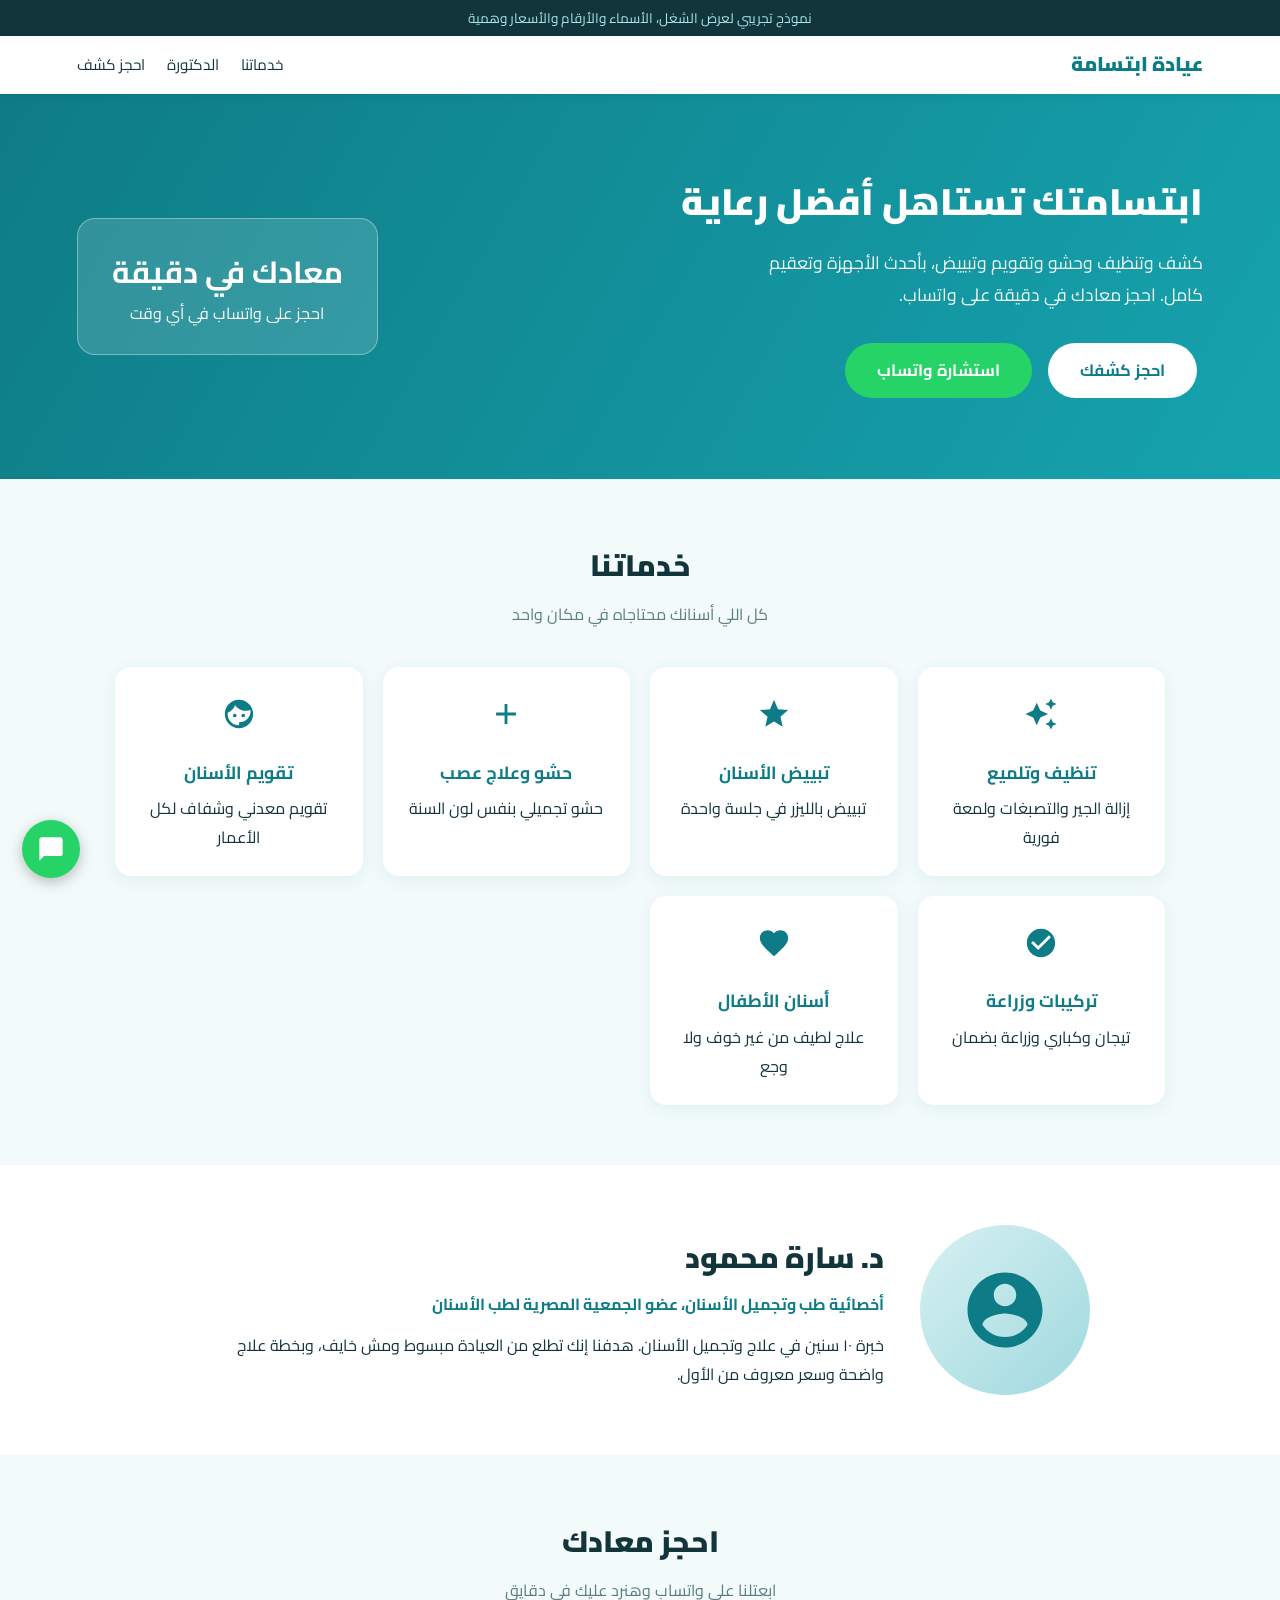
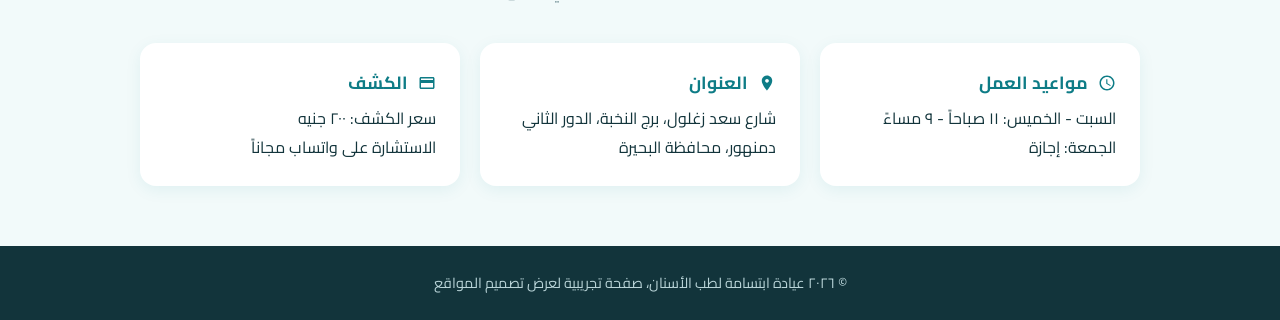
==== eyada.html @ a3829620 "Create initial layout for dental clinic website This HTML file represents a dental clinic's website " ====
<!DOCTYPE html>
<html lang="ar" dir="rtl">
<head>
<meta charset="UTF-8">
<meta name="viewport" content="width=device-width, initial-scale=1.0">
<title>عيادة ابتسامة | طب وتجميل الأسنان</title>
<link href="https://fonts.googleapis.com/css2?family=Cairo:wght@400;600;700;900&display=swap" rel="stylesheet">
<style>
  :root{
    --main:#0e7c86; --dark:#12343b; --bg:#f2fafa; --soft:#d7f0f2;
  }
  *{margin:0;padding:0;box-sizing:border-box;font-family:'Cairo',sans-serif}
  body{background:var(--bg);color:var(--dark);line-height:1.8}
  header{position:sticky;top:0;background:#fff;color:var(--dark);padding:12px 6%;
    display:flex;justify-content:space-between;align-items:center;z-index:10;
    box-shadow:0 2px 10px rgba(0,0,0,.06)}
  header .logo{font-weight:900;font-size:1.25rem;color:var(--main)}
  nav a{color:var(--dark);text-decoration:none;margin-right:18px;font-size:.95rem}
  nav a:hover{color:var(--main)}
  .hero{background:linear-gradient(120deg,#0e7c86,#16a3ae);color:#fff;
    padding:75px 6%;display:flex;flex-wrap:wrap;align-items:center;gap:40px}
  .hero .text{flex:1;min-width:280px}
  .hero h1{font-size:2.3rem;font-weight:900;margin-bottom:12px}
  .hero p{font-size:1.1rem;opacity:.95;margin-bottom:26px;max-width:480px}
  .btns a{display:inline-block;text-decoration:none;font-weight:700;border-radius:50px;
    padding:13px 32px;margin:6px;font-size:1.02rem}
  .btns .book{background:#fff;color:var(--main)}
  .btns .wa{background:#25d366;color:#fff}
  .badge{background:rgba(255,255,255,.15);border:1px solid rgba(255,255,255,.35);
    border-radius:18px;padding:26px 34px;text-align:center}
  .badge b{display:block;font-size:1.9rem}
  section{padding:60px 6%}
  h2{text-align:center;font-size:1.85rem;font-weight:900;margin-bottom:8px}
  .sub{text-align:center;color:#5b7d84;margin-bottom:38px}
  .cards{display:grid;grid-template-columns:repeat(auto-fit,minmax(220px,1fr));gap:20px;max-width:1050px;margin:0 auto}
  .card{background:#fff;border-radius:16px;padding:24px;text-align:center;
    box-shadow:0 4px 16px rgba(14,124,134,.08)}
  .card .icon{font-size:2rem;margin-bottom:8px}
  .card h3{color:var(--main);font-size:1.1rem;margin-bottom:6px}
  .doc{background:#fff}
  .doc .wrap{display:flex;flex-wrap:wrap;gap:36px;align-items:center;max-width:900px;margin:0 auto}
  .doc .avatar{width:170px;height:170px;border-radius:50%;flex-shrink:0;
    background:linear-gradient(135deg,var(--soft),#9fd9de);display:flex;
    align-items:center;justify-content:center;font-size:4rem}
  .doc .text{flex:1;min-width:260px}
  .doc h2{text-align:right;margin-bottom:6px}
  .doc .title{color:var(--main);font-weight:700;margin-bottom:12px}
  .info{display:grid;grid-template-columns:repeat(auto-fit,minmax(250px,1fr));gap:20px;max-width:1000px;margin:0 auto}
  .info .card{text-align:right}
  footer{background:var(--dark);color:#b9d4d8;text-align:center;padding:24px;font-size:.9rem}
  .wa-float{position:fixed;bottom:22px;left:22px;background:#25d366;color:#fff;
    width:58px;height:58px;border-radius:50%;display:flex;align-items:center;justify-content:center;
    font-size:1.6rem;text-decoration:none;box-shadow:0 4px 14px rgba(0,0,0,.25)}
  .demo-bar{position:fixed;top:0;left:0;right:0;z-index:99;background:#12343b;color:#a7e8ee;
    text-align:center;font-size:.85rem;padding:6px 10px}
  body{padding-top:34px}
</style>
</head>
<body>

<div class="demo-bar">نموذج تجريبي لعرض الشغل، الأسماء والأرقام والأسعار وهمية</div>

<header>
  <div class="logo">عيادة ابتسامة</div>
  <nav>
    <a href="#services">خدماتنا</a>
    <a href="#doc">الدكتورة</a>
    <a href="#contact">احجز كشف</a>
  </nav>
</header>

<div class="hero">
  <div class="text">
    <h1>ابتسامتك تستاهل أفضل رعاية</h1>
    <p>كشف وتنظيف وحشو وتقويم وتبييض، بأحدث الأجهزة وتعقيم كامل. احجز معادك في دقيقة على واتساب.</p>
    <div class="btns">
      <a class="book" href="https://wa.me/201000000000">احجز كشفك</a>
      <a class="wa" href="https://wa.me/201000000000">استشارة واتساب</a>
    </div>
  </div>
  <div class="badge">
    <b>معادك في دقيقة</b>
    احجز على واتساب في أي وقت
  </div>
</div>

<section id="services">
  <h2>خدماتنا</h2>
  <p class="sub">كل اللي أسنانك محتاجاه في مكان واحد</p>
  <div class="cards">
    <div class="card"><div class="icon"><svg viewBox="0 0 24 24" width="34" height="34" fill="#0e7c86"><path d="M19 9l1.25-2.75L23 5l-2.75-1.25L19 1l-1.25 2.75L15 5l2.75 1.25L19 9zm-7.5.5L9 4 6.5 9.5 1 12l5.5 2.5L9 20l2.5-5.5L17 12l-5.5-2.5zM19 15l-1.25 2.75L15 19l2.75 1.25L19 23l1.25-2.75L23 19l-2.75-1.25L19 15z"/></svg></div><h3>تنظيف وتلميع</h3><p>إزالة الجير والتصبغات ولمعة فورية</p></div>
    <div class="card"><div class="icon"><svg viewBox="0 0 24 24" width="34" height="34" fill="#0e7c86"><path d="M12 17.27L18.18 21l-1.64-7.03L22 9.24l-7.19-.61L12 2 9.19 8.63 2 9.24l5.46 4.73L5.82 21z"/></svg></div><h3>تبييض الأسنان</h3><p>تبييض بالليزر في جلسة واحدة</p></div>
    <div class="card"><div class="icon"><svg viewBox="0 0 24 24" width="34" height="34" fill="#0e7c86"><path d="M19 13h-6v6h-2v-6H5v-2h6V5h2v6h6v2z"/></svg></div><h3>حشو وعلاج عصب</h3><p>حشو تجميلي بنفس لون السنة</p></div>
    <div class="card"><div class="icon"><svg viewBox="0 0 24 24" width="34" height="34" fill="#0e7c86"><path d="M9 11.75c-.69 0-1.25.56-1.25 1.25s.56 1.25 1.25 1.25 1.25-.56 1.25-1.25-.56-1.25-1.25-1.25zm6 0c-.69 0-1.25.56-1.25 1.25s.56 1.25 1.25 1.25 1.25-.56 1.25-1.25-.56-1.25-1.25-1.25zM12 2C6.48 2 2 6.48 2 12s4.48 10 10 10 10-4.48 10-10S17.52 2 12 2zm0 18c-4.41 0-8-3.59-8-8 0-.29.02-.58.05-.86 2.36-1.05 4.23-2.98 5.21-5.37 1.65 2.38 4.5 3.9 7.74 3.9 1.1 0 2.14-.18 3.08-.51.05.24.08.49.08.74 0 4.41-3.59 8-8 8z"/></svg></div><h3>تقويم الأسنان</h3><p>تقويم معدني وشفاف لكل الأعمار</p></div>
    <div class="card"><div class="icon"><svg viewBox="0 0 24 24" width="34" height="34" fill="#0e7c86"><path d="M12 2C6.48 2 2 6.48 2 12s4.48 10 10 10 10-4.48 10-10S17.52 2 12 2zm-2 15l-5-5 1.41-1.41L10 14.17l7.59-7.59L19 8l-9 9z"/></svg></div><h3>تركيبات وزراعة</h3><p>تيجان وكباري وزراعة بضمان</p></div>
    <div class="card"><div class="icon"><svg viewBox="0 0 24 24" width="34" height="34" fill="#0e7c86"><path d="M12 21.35l-1.45-1.32C5.4 15.36 2 12.28 2 8.5 2 5.42 4.42 3 7.5 3c1.74 0 3.41.81 4.5 2.09C13.09 3.81 14.76 3 16.5 3 19.58 3 22 5.42 22 8.5c0 3.78-3.4 6.86-8.55 11.54L12 21.35z"/></svg></div><h3>أسنان الأطفال</h3><p>علاج لطيف من غير خوف ولا وجع</p></div>
  </div>
</section>

<section class="doc" id="doc">
  <div class="wrap">
    <div class="avatar"><svg viewBox="0 0 24 24" width="90" height="90" fill="#0e7c86"><path d="M12 2C6.48 2 2 6.48 2 12s4.48 10 10 10 10-4.48 10-10S17.52 2 12 2zm0 3c1.66 0 3 1.34 3 3s-1.34 3-3 3-3-1.34-3-3 1.34-3 3-3zm0 14.2c-2.5 0-4.71-1.28-6-3.22.03-1.99 4-3.08 6-3.08 1.99 0 5.97 1.09 6 3.08-1.29 1.94-3.5 3.22-6 3.22z"/></svg></div>
    <div class="text">
      <h2>د. سارة محمود</h2>
      <div class="title">أخصائية طب وتجميل الأسنان، عضو الجمعية المصرية لطب الأسنان</div>
      <p>خبرة ١٠ سنين في علاج وتجميل الأسنان. هدفنا إنك تطلع من العيادة مبسوط ومش خايف، وبخطة علاج واضحة وسعر معروف من الأول.</p>
    </div>
  </div>
</section>

<section id="contact">
  <h2>احجز معادك</h2>
  <p class="sub">ابعتلنا على واتساب وهنرد عليك في دقايق</p>
  <div class="info">
    <div class="card">
      <h3><svg viewBox="0 0 24 24" width="18" height="18" fill="#0e7c86" style="vertical-align:-3px;margin-left:6px"><path d="M11.99 2C6.47 2 2 6.48 2 12s4.47 10 9.99 10C17.52 22 22 17.52 22 12S17.52 2 11.99 2zM12 20c-4.42 0-8-3.58-8-8s3.58-8 8-8 8 3.58 8 8-3.58 8-8 8zm.5-13H11v6l5.25 3.15.75-1.23-4.5-2.67z"/></svg> مواعيد العمل</h3>
      <p>السبت - الخميس: ١١ صباحاً - ٩ مساءً<br>الجمعة: إجازة</p>
    </div>
    <div class="card">
      <h3><svg viewBox="0 0 24 24" width="18" height="18" fill="#0e7c86" style="vertical-align:-3px;margin-left:6px"><path d="M12 2C8.13 2 5 5.13 5 9c0 5.25 7 13 7 13s7-7.75 7-13c0-3.87-3.13-7-7-7zm0 9.5c-1.38 0-2.5-1.12-2.5-2.5s1.12-2.5 2.5-2.5 2.5 1.12 2.5 2.5-1.12 2.5-2.5 2.5z"/></svg> العنوان</h3>
      <p>شارع سعد زغلول، برج النخبة، الدور الثاني<br>دمنهور، محافظة البحيرة</p>
    </div>
    <div class="card">
      <h3><svg viewBox="0 0 24 24" width="18" height="18" fill="#0e7c86" style="vertical-align:-3px;margin-left:6px"><path d="M20 4H4c-1.11 0-1.99.89-1.99 2L2 18c0 1.11.89 2 2 2h16c1.11 0 2-.89 2-2V6c0-1.11-.89-2-2-2zm0 14H4v-6h16v6zm0-10H4V6h16v2z"/></svg> الكشف</h3>
      <p>سعر الكشف: ٢٠٠ جنيه<br>الاستشارة على واتساب مجاناً</p>
    </div>
  </div>
</section>

<footer>© ٢٠٢٦ عيادة ابتسامة لطب الأسنان، صفحة تجريبية لعرض تصميم المواقع</footer>

<a class="wa-float" href="https://wa.me/201000000000"><svg viewBox="0 0 24 24" width="28" height="28" fill="#fff"><path d="M20 2H4c-1.1 0-2 .9-2 2v18l4-4h14c1.1 0 2-.9 2-2V4c0-1.1-.9-2-2-2z"/></svg></a>

</body>
</html>
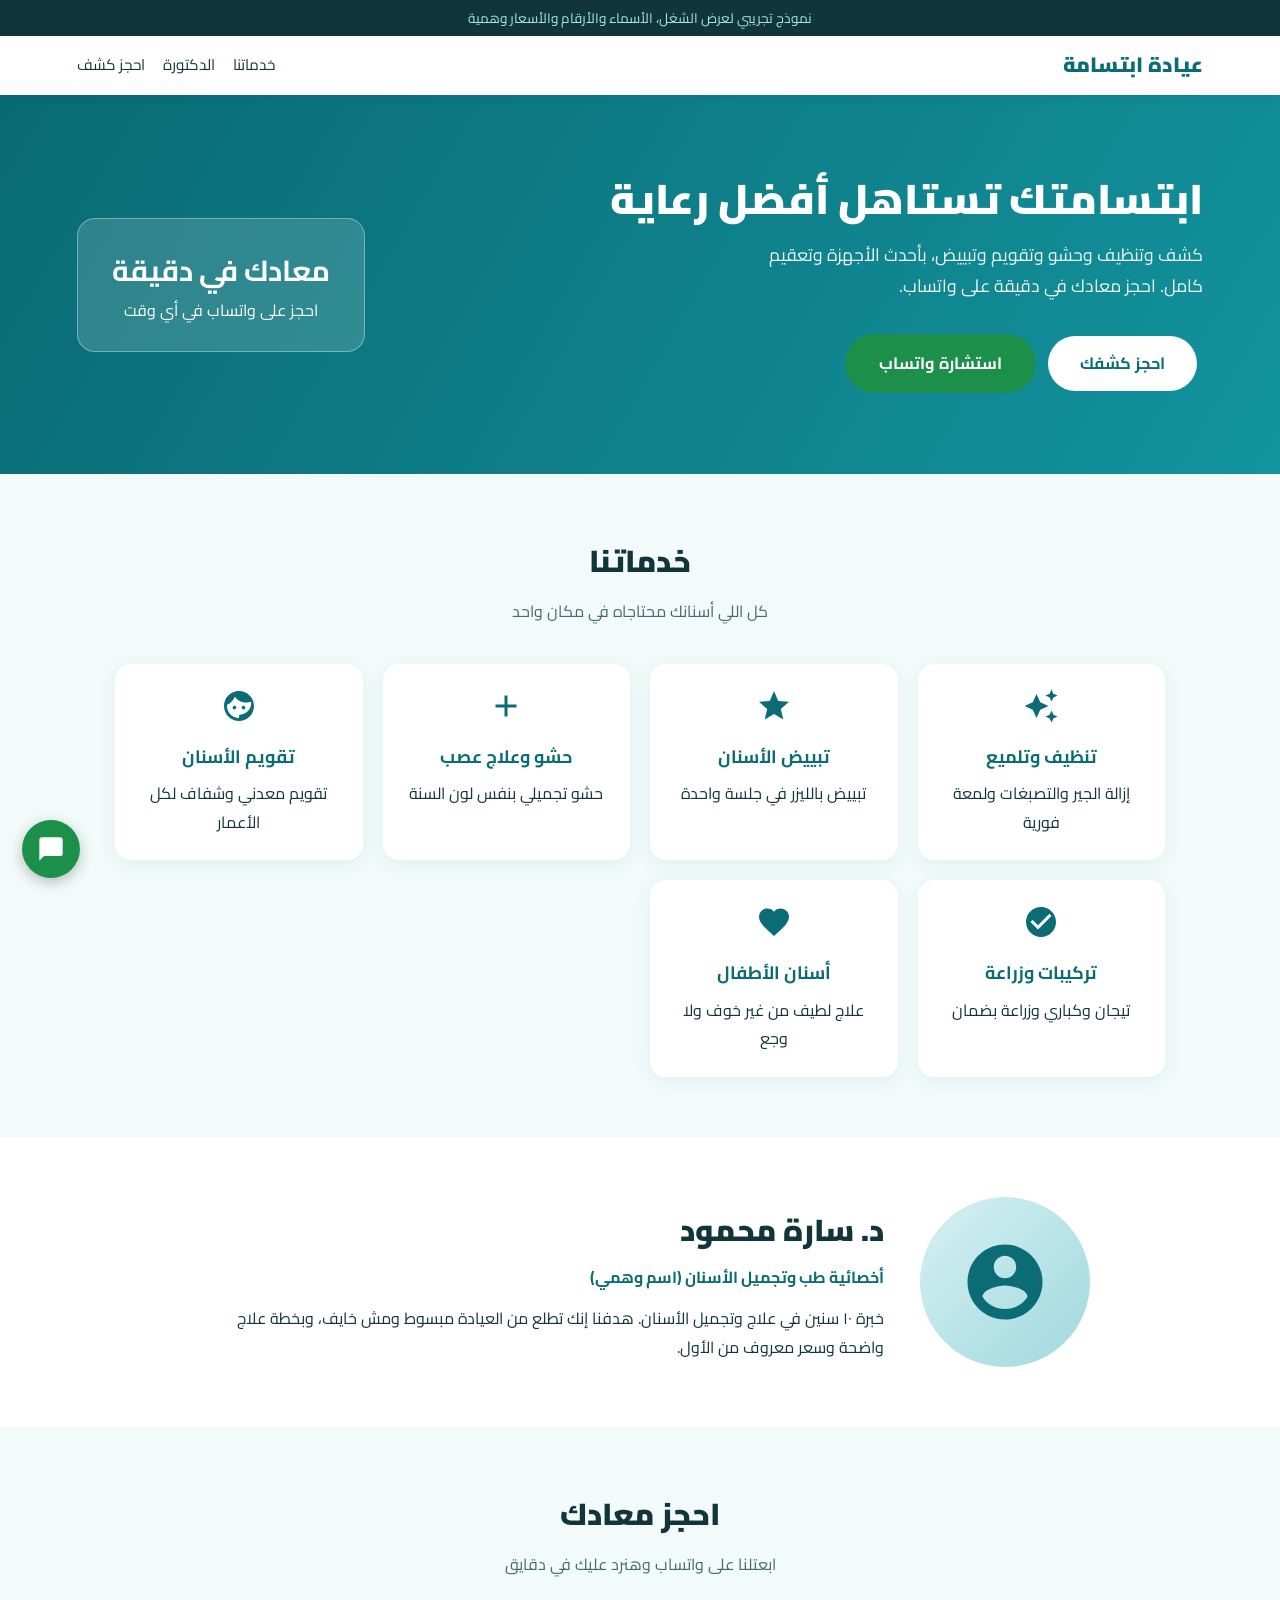
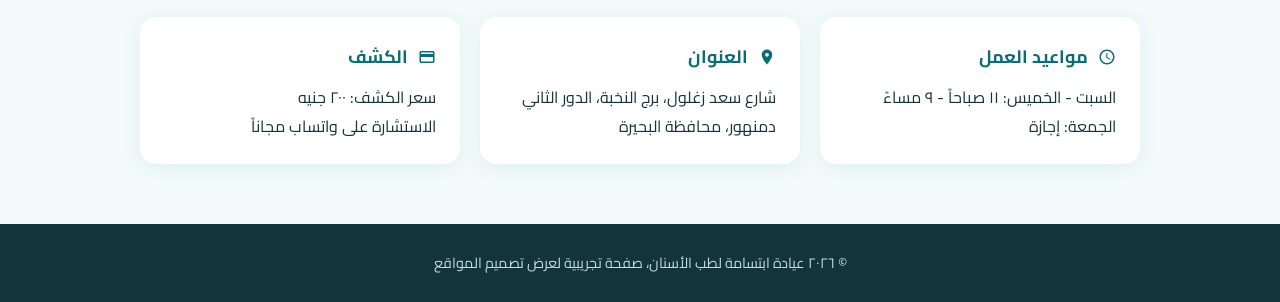
==== commit 222a1b75: "Update title and meta tags in eyada.html Updated the title and added meta tags for description and t" ====
--- a/eyada.html
+++ b/eyada.html
@@ -3,133 +3,19 @@
 <head>
 <meta charset="UTF-8">
 <meta name="viewport" content="width=device-width, initial-scale=1.0">
-<title>عيادة ابتسامة | طب وتجميل الأسنان</title>
+<title>عيادة ابتسامة | طب وتجميل الأسنان (نموذج تجريبي)</title>
+<meta name="description" content="نموذج تجريبي لصفحة عيادة أسنان بالعربي: خدمات وحجز واتساب">
+<meta name="theme-color" content="#0e7c86">
+<link rel="preconnect" href="https://fonts.googleapis.com">
+<link rel="preconnect" href="https://fonts.gstatic.com" crossorigin>
 <link href="https://fonts.googleapis.com/css2?family=Cairo:wght@400;600;700;900&display=swap" rel="stylesheet">
-<style>
-  :root{
-    --main:#0e7c86; --dark:#12343b; --bg:#f2fafa; --soft:#d7f0f2;
-  }
-  *{margin:0;padding:0;box-sizing:border-box;font-family:'Cairo',sans-serif}
-  body{background:var(--bg);color:var(--dark);line-height:1.8}
-  header{position:sticky;top:0;background:#fff;color:var(--dark);padding:12px 6%;
-    display:flex;justify-content:space-between;align-items:center;z-index:10;
-    box-shadow:0 2px 10px rgba(0,0,0,.06)}
-  header .logo{font-weight:900;font-size:1.25rem;color:var(--main)}
-  nav a{color:var(--dark);text-decoration:none;margin-right:18px;font-size:.95rem}
-  nav a:hover{color:var(--main)}
-  .hero{background:linear-gradient(120deg,#0e7c86,#16a3ae);color:#fff;
-    padding:75px 6%;display:flex;flex-wrap:wrap;align-items:center;gap:40px}
-  .hero .text{flex:1;min-width:280px}
-  .hero h1{font-size:2.3rem;font-weight:900;margin-bottom:12px}
-  .hero p{font-size:1.1rem;opacity:.95;margin-bottom:26px;max-width:480px}
-  .btns a{display:inline-block;text-decoration:none;font-weight:700;border-radius:50px;
-    padding:13px 32px;margin:6px;font-size:1.02rem}
-  .btns .book{background:#fff;color:var(--main)}
-  .btns .wa{background:#25d366;color:#fff}
-  .badge{background:rgba(255,255,255,.15);border:1px solid rgba(255,255,255,.35);
-    border-radius:18px;padding:26px 34px;text-align:center}
-  .badge b{display:block;font-size:1.9rem}
-  section{padding:60px 6%}
-  h2{text-align:center;font-size:1.85rem;font-weight:900;margin-bottom:8px}
-  .sub{text-align:center;color:#5b7d84;margin-bottom:38px}
-  .cards{display:grid;grid-template-columns:repeat(auto-fit,minmax(220px,1fr));gap:20px;max-width:1050px;margin:0 auto}
-  .card{background:#fff;border-radius:16px;padding:24px;text-align:center;
-    box-shadow:0 4px 16px rgba(14,124,134,.08)}
-  .card .icon{font-size:2rem;margin-bottom:8px}
-  .card h3{color:var(--main);font-size:1.1rem;margin-bottom:6px}
-  .doc{background:#fff}
-  .doc .wrap{display:flex;flex-wrap:wrap;gap:36px;align-items:center;max-width:900px;margin:0 auto}
-  .doc .avatar{width:170px;height:170px;border-radius:50%;flex-shrink:0;
-    background:linear-gradient(135deg,var(--soft),#9fd9de);display:flex;
-    align-items:center;justify-content:center;font-size:4rem}
-  .doc .text{flex:1;min-width:260px}
-  .doc h2{text-align:right;margin-bottom:6px}
-  .doc .title{color:var(--main);font-weight:700;margin-bottom:12px}
-  .info{display:grid;grid-template-columns:repeat(auto-fit,minmax(250px,1fr));gap:20px;max-width:1000px;margin:0 auto}
-  .info .card{text-align:right}
-  footer{background:var(--dark);color:#b9d4d8;text-align:center;padding:24px;font-size:.9rem}
-  .wa-float{position:fixed;bottom:22px;left:22px;background:#25d366;color:#fff;
-    width:58px;height:58px;border-radius:50%;display:flex;align-items:center;justify-content:center;
-    font-size:1.6rem;text-decoration:none;box-shadow:0 4px 14px rgba(0,0,0,.25)}
-  .demo-bar{position:fixed;top:0;left:0;right:0;z-index:99;background:#12343b;color:#a7e8ee;
-    text-align:center;font-size:.85rem;padding:6px 10px}
-  body{padding-top:34px}
-</style>
+  <script type="module" crossorigin src="./assets/eyada-DgmdvxUy.js"></script>
+  <link rel="modulepreload" crossorigin href="./assets/DemoBar-sVMY304c.js">
+  <link rel="modulepreload" crossorigin href="./assets/SitePage-BLTvRJR5.js">
+  <link rel="stylesheet" crossorigin href="./assets/DemoBar-BneP1E6_.css">
 </head>
 <body>
-
-<div class="demo-bar">نموذج تجريبي لعرض الشغل، الأسماء والأرقام والأسعار وهمية</div>
-
-<header>
-  <div class="logo">عيادة ابتسامة</div>
-  <nav>
-    <a href="#services">خدماتنا</a>
-    <a href="#doc">الدكتورة</a>
-    <a href="#contact">احجز كشف</a>
-  </nav>
-</header>
-
-<div class="hero">
-  <div class="text">
-    <h1>ابتسامتك تستاهل أفضل رعاية</h1>
-    <p>كشف وتنظيف وحشو وتقويم وتبييض، بأحدث الأجهزة وتعقيم كامل. احجز معادك في دقيقة على واتساب.</p>
-    <div class="btns">
-      <a class="book" href="https://wa.me/201000000000">احجز كشفك</a>
-      <a class="wa" href="https://wa.me/201000000000">استشارة واتساب</a>
-    </div>
-  </div>
-  <div class="badge">
-    <b>معادك في دقيقة</b>
-    احجز على واتساب في أي وقت
-  </div>
-</div>
-
-<section id="services">
-  <h2>خدماتنا</h2>
-  <p class="sub">كل اللي أسنانك محتاجاه في مكان واحد</p>
-  <div class="cards">
-    <div class="card"><div class="icon"><svg viewBox="0 0 24 24" width="34" height="34" fill="#0e7c86"><path d="M19 9l1.25-2.75L23 5l-2.75-1.25L19 1l-1.25 2.75L15 5l2.75 1.25L19 9zm-7.5.5L9 4 6.5 9.5 1 12l5.5 2.5L9 20l2.5-5.5L17 12l-5.5-2.5zM19 15l-1.25 2.75L15 19l2.75 1.25L19 23l1.25-2.75L23 19l-2.75-1.25L19 15z"/></svg></div><h3>تنظيف وتلميع</h3><p>إزالة الجير والتصبغات ولمعة فورية</p></div>
-    <div class="card"><div class="icon"><svg viewBox="0 0 24 24" width="34" height="34" fill="#0e7c86"><path d="M12 17.27L18.18 21l-1.64-7.03L22 9.24l-7.19-.61L12 2 9.19 8.63 2 9.24l5.46 4.73L5.82 21z"/></svg></div><h3>تبييض الأسنان</h3><p>تبييض بالليزر في جلسة واحدة</p></div>
-    <div class="card"><div class="icon"><svg viewBox="0 0 24 24" width="34" height="34" fill="#0e7c86"><path d="M19 13h-6v6h-2v-6H5v-2h6V5h2v6h6v2z"/></svg></div><h3>حشو وعلاج عصب</h3><p>حشو تجميلي بنفس لون السنة</p></div>
-    <div class="card"><div class="icon"><svg viewBox="0 0 24 24" width="34" height="34" fill="#0e7c86"><path d="M9 11.75c-.69 0-1.25.56-1.25 1.25s.56 1.25 1.25 1.25 1.25-.56 1.25-1.25-.56-1.25-1.25-1.25zm6 0c-.69 0-1.25.56-1.25 1.25s.56 1.25 1.25 1.25 1.25-.56 1.25-1.25-.56-1.25-1.25-1.25zM12 2C6.48 2 2 6.48 2 12s4.48 10 10 10 10-4.48 10-10S17.52 2 12 2zm0 18c-4.41 0-8-3.59-8-8 0-.29.02-.58.05-.86 2.36-1.05 4.23-2.98 5.21-5.37 1.65 2.38 4.5 3.9 7.74 3.9 1.1 0 2.14-.18 3.08-.51.05.24.08.49.08.74 0 4.41-3.59 8-8 8z"/></svg></div><h3>تقويم الأسنان</h3><p>تقويم معدني وشفاف لكل الأعمار</p></div>
-    <div class="card"><div class="icon"><svg viewBox="0 0 24 24" width="34" height="34" fill="#0e7c86"><path d="M12 2C6.48 2 2 6.48 2 12s4.48 10 10 10 10-4.48 10-10S17.52 2 12 2zm-2 15l-5-5 1.41-1.41L10 14.17l7.59-7.59L19 8l-9 9z"/></svg></div><h3>تركيبات وزراعة</h3><p>تيجان وكباري وزراعة بضمان</p></div>
-    <div class="card"><div class="icon"><svg viewBox="0 0 24 24" width="34" height="34" fill="#0e7c86"><path d="M12 21.35l-1.45-1.32C5.4 15.36 2 12.28 2 8.5 2 5.42 4.42 3 7.5 3c1.74 0 3.41.81 4.5 2.09C13.09 3.81 14.76 3 16.5 3 19.58 3 22 5.42 22 8.5c0 3.78-3.4 6.86-8.55 11.54L12 21.35z"/></svg></div><h3>أسنان الأطفال</h3><p>علاج لطيف من غير خوف ولا وجع</p></div>
-  </div>
-</section>
-
-<section class="doc" id="doc">
-  <div class="wrap">
-    <div class="avatar"><svg viewBox="0 0 24 24" width="90" height="90" fill="#0e7c86"><path d="M12 2C6.48 2 2 6.48 2 12s4.48 10 10 10 10-4.48 10-10S17.52 2 12 2zm0 3c1.66 0 3 1.34 3 3s-1.34 3-3 3-3-1.34-3-3 1.34-3 3-3zm0 14.2c-2.5 0-4.71-1.28-6-3.22.03-1.99 4-3.08 6-3.08 1.99 0 5.97 1.09 6 3.08-1.29 1.94-3.5 3.22-6 3.22z"/></svg></div>
-    <div class="text">
-      <h2>د. سارة محمود</h2>
-      <div class="title">أخصائية طب وتجميل الأسنان، عضو الجمعية المصرية لطب الأسنان</div>
-      <p>خبرة ١٠ سنين في علاج وتجميل الأسنان. هدفنا إنك تطلع من العيادة مبسوط ومش خايف، وبخطة علاج واضحة وسعر معروف من الأول.</p>
-    </div>
-  </div>
-</section>
-
-<section id="contact">
-  <h2>احجز معادك</h2>
-  <p class="sub">ابعتلنا على واتساب وهنرد عليك في دقايق</p>
-  <div class="info">
-    <div class="card">
-      <h3><svg viewBox="0 0 24 24" width="18" height="18" fill="#0e7c86" style="vertical-align:-3px;margin-left:6px"><path d="M11.99 2C6.47 2 2 6.48 2 12s4.47 10 9.99 10C17.52 22 22 17.52 22 12S17.52 2 11.99 2zM12 20c-4.42 0-8-3.58-8-8s3.58-8 8-8 8 3.58 8 8-3.58 8-8 8zm.5-13H11v6l5.25 3.15.75-1.23-4.5-2.67z"/></svg> مواعيد العمل</h3>
-      <p>السبت - الخميس: ١١ صباحاً - ٩ مساءً<br>الجمعة: إجازة</p>
-    </div>
-    <div class="card">
-      <h3><svg viewBox="0 0 24 24" width="18" height="18" fill="#0e7c86" style="vertical-align:-3px;margin-left:6px"><path d="M12 2C8.13 2 5 5.13 5 9c0 5.25 7 13 7 13s7-7.75 7-13c0-3.87-3.13-7-7-7zm0 9.5c-1.38 0-2.5-1.12-2.5-2.5s1.12-2.5 2.5-2.5 2.5 1.12 2.5 2.5-1.12 2.5-2.5 2.5z"/></svg> العنوان</h3>
-      <p>شارع سعد زغلول، برج النخبة، الدور الثاني<br>دمنهور، محافظة البحيرة</p>
-    </div>
-    <div class="card">
-      <h3><svg viewBox="0 0 24 24" width="18" height="18" fill="#0e7c86" style="vertical-align:-3px;margin-left:6px"><path d="M20 4H4c-1.11 0-1.99.89-1.99 2L2 18c0 1.11.89 2 2 2h16c1.11 0 2-.89 2-2V6c0-1.11-.89-2-2-2zm0 14H4v-6h16v6zm0-10H4V6h16v2z"/></svg> الكشف</h3>
-      <p>سعر الكشف: ٢٠٠ جنيه<br>الاستشارة على واتساب مجاناً</p>
-    </div>
-  </div>
-</section>
-
-<footer>© ٢٠٢٦ عيادة ابتسامة لطب الأسنان، صفحة تجريبية لعرض تصميم المواقع</footer>
-
-<a class="wa-float" href="https://wa.me/201000000000"><svg viewBox="0 0 24 24" width="28" height="28" fill="#fff"><path d="M20 2H4c-1.1 0-2 .9-2 2v18l4-4h14c1.1 0 2-.9 2-2V4c0-1.1-.9-2-2-2z"/></svg></a>
-
+<div id="root"></div>
+<noscript>الصفحة دي محتاجة جافاسكريبت عشان تشتغل.</noscript>
 </body>
 </html>
--- a/assets/DemoBar-BneP1E6_.css
+++ b/assets/DemoBar-BneP1E6_.css
@@ -0,0 +1 @@
+:root{--font:"Cairo",system-ui,-apple-system,"Segoe UI",Tahoma,sans-serif}*{box-sizing:border-box;margin:0;padding:0}html{scroll-behavior:smooth;scroll-padding-top:90px}body{font-family:var(--font);-webkit-text-size-adjust:100%;padding-top:34px;line-height:1.8}a{color:inherit}:focus-visible{outline-offset:3px;outline:3px solid #f5b400}.skip{color:#000;z-index:200;background:#fff;border-radius:8px;padding:8px 14px;position:absolute;top:-60px;right:10px}.skip:focus{top:40px}.demo-bar{z-index:99;text-align:center;background:var(--bar-bg);color:var(--bar-fg);padding:6px 10px;font-size:.85rem;position:fixed;top:0;left:0;right:0}.theme-restaurant{--main:#a14a19;--dark:#2b1a12;--bg:#fdf6ee;--accent:#e8a13c;--muted:#6f5645;--bar-bg:#222;--bar-fg:#ffd27a;--header-bg:#2b1a12;--header-fg:#fff;--header-hover:#e8a13c;--logo:#e8a13c;--hero:linear-gradient(135deg,#3a2013,#7a3d14 55%,#a14a19);--btn1-bg:#1c8f4a;--btn1-fg:#fff;--shadow:#2b1a1214;--footer-fg:#d8c8bd}.theme-clinic{--main:#0b6c75;--dark:#12343b;--bg:#f2fafa;--accent:#0b6c75;--muted:#456a71;--bar-bg:#12343b;--bar-fg:#a7e8ee;--header-bg:#fff;--header-fg:#12343b;--header-hover:#0b6c75;--logo:#0b6c75;--hero:linear-gradient(120deg,#0a6a73,#12939e);--btn1-bg:#fff;--btn1-fg:#0b6c75;--shadow:#0e7c8614;--footer-fg:#c4dde0}.site{background:var(--bg);color:var(--dark);min-height:100vh}.site-header{z-index:10;background:var(--header-bg);color:var(--header-fg);flex-wrap:wrap;justify-content:space-between;align-items:center;gap:6px 18px;padding:12px 6%;display:flex;position:sticky;top:34px}.theme-clinic .site-header{box-shadow:0 2px 10px #0000000f}.logo{color:var(--logo);font-size:1.3rem;font-weight:900}.site-header nav{gap:18px;display:flex}.site-header nav a{color:var(--header-fg);padding:4px 0;font-size:.95rem;text-decoration:none}.site-header nav a:hover{color:var(--header-hover)}.hero{background:var(--hero);color:#fff;text-align:center;padding:80px 6% 90px}.hero-split{text-align:right;flex-wrap:wrap;align-items:center;gap:40px;padding:75px 6%;display:flex}.hero-text{flex:1;min-width:280px}.hero h1{margin-bottom:10px;font-size:clamp(1.8rem,5vw,2.6rem);font-weight:900;line-height:1.4}.hero p{opacity:.95;max-width:560px;margin:0 auto 28px;font-size:1.1rem}.hero-split p{max-width:480px;margin:0 0 26px}.btns a{border-radius:50px;margin:6px;padding:13px 32px;font-size:1.02rem;font-weight:700;text-decoration:none;transition:transform .15s;display:inline-block}.btns a:hover{transform:translateY(-2px)}.btn-primary{background:var(--btn1-bg);color:var(--btn1-fg)}.btn-secondary{color:#fff;border:2px solid #fff}.theme-clinic .btn-secondary{background:#1c8f4a;border-color:#1c8f4a}.badge{text-align:center;background:#ffffff26;border:1px solid #ffffff59;border-radius:18px;padding:26px 34px}.badge b{font-size:1.8rem;display:block}section{padding:60px 6%}h2{text-align:center;margin-bottom:8px;font-size:1.9rem;font-weight:900}.sub{text-align:center;color:var(--muted);margin-bottom:38px}.cards{grid-template-columns:repeat(auto-fit,minmax(220px,1fr));gap:20px;max-width:1050px;margin:0 auto;display:grid}.card{text-align:center;box-shadow:0 4px 18px var(--shadow);background:#fff;border-radius:16px;padding:24px}.card .icon{color:var(--main);margin-bottom:8px}.card h3{color:var(--main);margin-bottom:6px;font-size:1.12rem}.info{grid-template-columns:repeat(auto-fit,minmax(250px,1fr));gap:20px;max-width:1000px;margin:0 auto;display:grid}.info-card{text-align:right}.info-card h3{margin-bottom:10px}.inline-icon{vertical-align:-3px;margin-left:6px}.menu{background:#fff}.dishes{max-width:640px;margin:0 auto;list-style:none}.dish{border-bottom:1px dashed #e3d3c3;justify-content:space-between;gap:12px;padding:14px 4px;display:flex}.dish b{font-size:1.05rem}.dish span{color:var(--main);white-space:nowrap;font-weight:700}.center{text-align:center;margin-top:26px}.toggle{font-family:var(--font);color:var(--main);border:2px solid var(--main);cursor:pointer;background:0 0;border-radius:50px;padding:10px 28px;font-size:1rem;font-weight:700}.toggle:hover{background:var(--main);color:#fff}.doc{background:#fff}.doc .wrap{flex-wrap:wrap;align-items:center;gap:36px;max-width:900px;margin:0 auto;display:flex}.avatar{width:170px;height:170px;color:var(--main);background:linear-gradient(135deg,#d7f0f2,#9fd9de);border-radius:50%;flex-shrink:0;justify-content:center;align-items:center;display:flex}.doc .text{flex:1;min-width:260px}.doc h2{text-align:right;margin-bottom:6px}.doc .title{color:var(--main);margin-bottom:12px;font-weight:700}footer{background:var(--dark);color:var(--footer-fg);text-align:center;padding:26px;font-size:.9rem}.wa-float{color:#fff;background:#1c8f4a;border-radius:50%;justify-content:center;align-items:center;width:58px;height:58px;display:flex;position:fixed;bottom:22px;left:22px;box-shadow:0 4px 14px #00000040}.index{color:#222;--bar-bg:#222;--bar-fg:#ffd27a;background:#f7f4ef;min-height:100vh}.index-main{flex-direction:column;justify-content:center;align-items:center;min-height:calc(100vh - 34px);padding:60px 6%;display:flex}.index h1{text-align:center;margin-bottom:8px;font-size:1.9rem;font-weight:900}.index .sub{color:#666;margin-bottom:36px}.index-cards{flex-wrap:wrap;justify-content:center;gap:20px;display:flex}.index a.card{color:#222;--main:#a14a19;min-width:250px;padding:28px 34px;text-decoration:none;transition:transform .15s;display:block}.index a.card.clinic{--main:#0b6c75}.index a.card b{color:var(--main);margin-bottom:4px;font-size:1.2rem;display:block}.index a.card:hover{transform:translateY(-4px)}.note{color:#666;text-align:center;margin-top:40px;font-size:.85rem}@media (width<=520px){.site-header{justify-content:center}section{padding:48px 5%}.hero{padding:56px 5% 64px}}@media (prefers-reduced-motion:reduce){html{scroll-behavior:auto}*{transition:none!important}}
